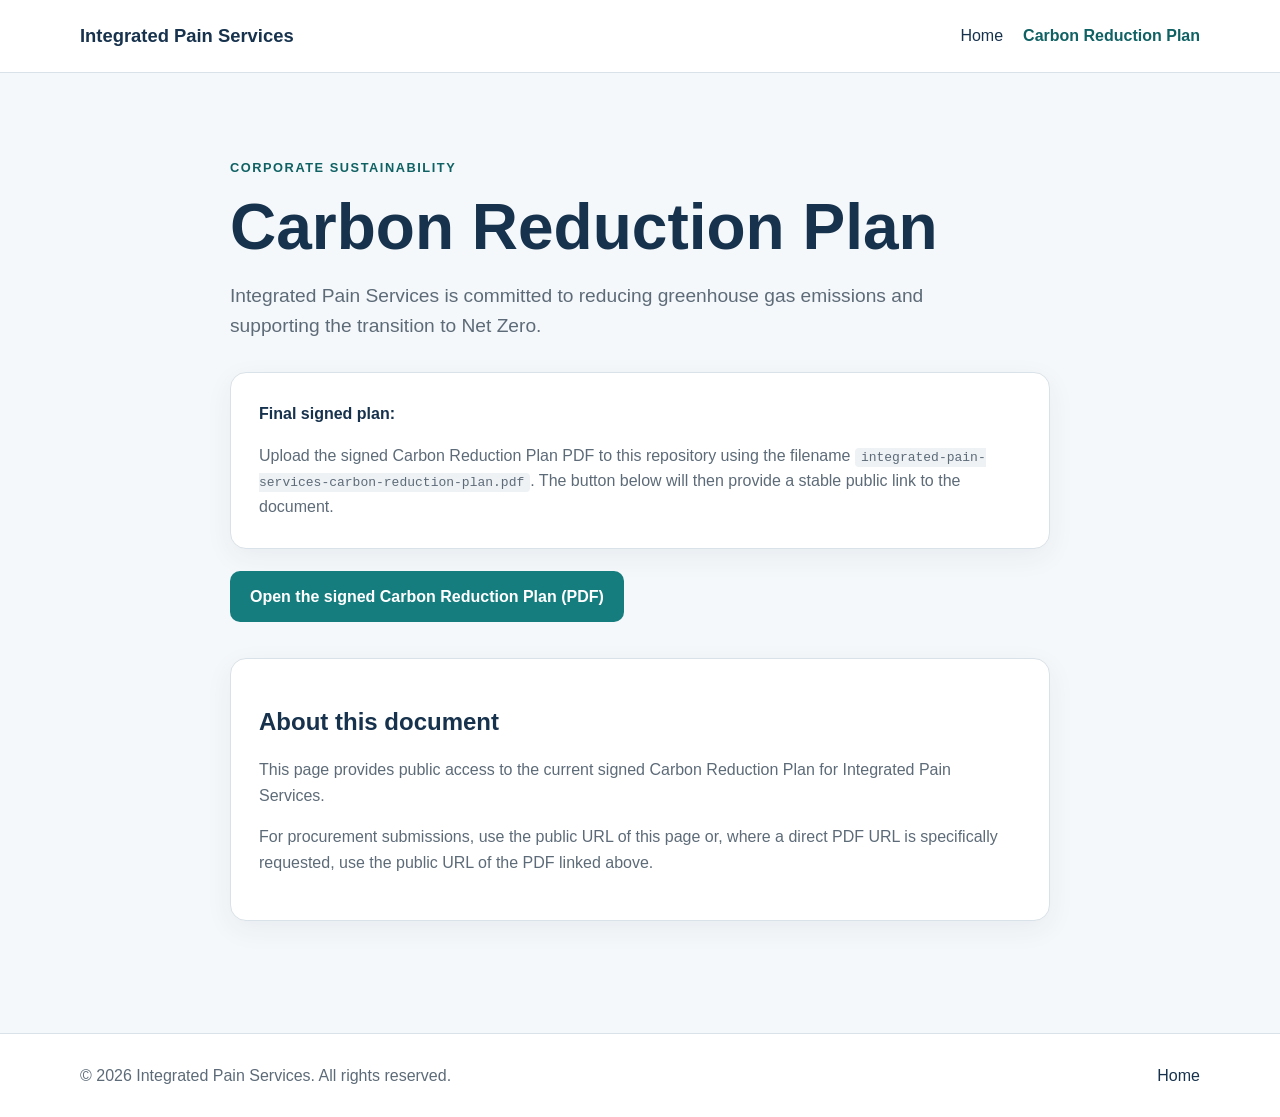
==== carbon-reduction-plan.html @ 408738b3 "Add files via upload" ====
<!doctype html>
<html lang="en">
<head>
  <meta charset="utf-8" />
  <meta name="viewport" content="width=device-width, initial-scale=1" />
  <meta name="description" content="Integrated Pain Services Carbon Reduction Plan." />
  <title>Carbon Reduction Plan | Integrated Pain Services</title>
  <link rel="stylesheet" href="styles.css" />
</head>
<body>
  <header class="site-header">
    <div class="container nav-wrap">
      <a class="brand" href="index.html" aria-label="Integrated Pain Services home">Integrated Pain Services</a>
      <nav aria-label="Primary navigation">
        <a href="index.html">Home</a>
        <a href="carbon-reduction-plan.html" aria-current="page">Carbon Reduction Plan</a>
      </nav>
    </div>
  </header>

  <main class="section">
    <div class="container narrow">
      <p class="eyebrow">Corporate sustainability</p>
      <h1>Carbon Reduction Plan</h1>
      <p class="lead">Integrated Pain Services is committed to reducing greenhouse gas emissions and supporting the transition to Net Zero.</p>

      <div class="notice">
        <strong>Final signed plan:</strong>
        <p>Upload the signed Carbon Reduction Plan PDF to this repository using the filename <code>integrated-pain-services-carbon-reduction-plan.pdf</code>. The button below will then provide a stable public link to the document.</p>
      </div>

      <p>
        <a class="button" href="integrated-pain-services-carbon-reduction-plan.pdf" target="_blank" rel="noopener">Open the signed Carbon Reduction Plan (PDF)</a>
      </p>

      <section class="document-info">
        <h2>About this document</h2>
        <p>This page provides public access to the current signed Carbon Reduction Plan for Integrated Pain Services.</p>
        <p>For procurement submissions, use the public URL of this page or, where a direct PDF URL is specifically requested, use the public URL of the PDF linked above.</p>
      </section>
    </div>
  </main>

  <footer class="site-footer">
    <div class="container footer-wrap">
      <p>© <span id="year"></span> Integrated Pain Services. All rights reserved.</p>
      <a href="index.html">Home</a>
    </div>
  </footer>

  <script>document.getElementById('year').textContent = new Date().getFullYear();</script>
</body>
</html>
---- styles.css ----
:root {
  --ink: #17324d;
  --muted: #5d6b78;
  --accent: #167d7f;
  --accent-dark: #0f6163;
  --bg: #f5f8fa;
  --card: #ffffff;
  --line: #d9e2e8;
}

* { box-sizing: border-box; }
html { scroll-behavior: smooth; }
body {
  margin: 0;
  font-family: Arial, Helvetica, sans-serif;
  color: var(--ink);
  background: var(--bg);
  line-height: 1.6;
}

.container { width: min(1120px, calc(100% - 40px)); margin: 0 auto; }
.narrow { width: min(820px, calc(100% - 40px)); }

.site-header {
  background: #fff;
  border-bottom: 1px solid var(--line);
  position: sticky;
  top: 0;
  z-index: 10;
}
.nav-wrap, .footer-wrap {
  display: flex;
  align-items: center;
  justify-content: space-between;
  gap: 24px;
  min-height: 72px;
}
.brand { font-weight: 700; font-size: 1.15rem; color: var(--ink); text-decoration: none; }
nav { display: flex; gap: 20px; flex-wrap: wrap; }
nav a, .site-footer a { color: var(--ink); text-decoration: none; }
nav a:hover, .site-footer a:hover { text-decoration: underline; }
nav a[aria-current="page"] { color: var(--accent-dark); font-weight: 700; }

.hero {
  background: linear-gradient(135deg, #edf6f6 0%, #f8fbfc 100%);
  padding: 88px 0;
}
.hero-grid {
  display: grid;
  grid-template-columns: 1.5fr 1fr;
  gap: 48px;
  align-items: center;
}
.eyebrow {
  text-transform: uppercase;
  letter-spacing: .12em;
  font-weight: 700;
  font-size: .8rem;
  color: var(--accent-dark);
}
h1 { font-size: clamp(2.2rem, 5vw, 4rem); line-height: 1.05; margin: .25em 0; }
h2 { line-height: 1.25; }
.lead { font-size: 1.2rem; color: var(--muted); max-width: 760px; }

.hero-card, .card, .notice, .document-info {
  background: var(--card);
  border: 1px solid var(--line);
  border-radius: 16px;
  padding: 28px;
  box-shadow: 0 8px 28px rgba(23, 50, 77, .06);
}

.section { padding: 72px 0; }
.cards {
  display: grid;
  grid-template-columns: repeat(3, 1fr);
  gap: 24px;
}
.card p, .document-info p { color: var(--muted); }
.actions { margin-top: 28px; }
.button {
  display: inline-block;
  background: var(--accent);
  color: white;
  padding: 13px 20px;
  border-radius: 10px;
  text-decoration: none;
  font-weight: 700;
}
.button:hover { background: var(--accent-dark); }
.notice { margin: 30px 0 22px; }
.notice p { margin-bottom: 0; color: var(--muted); }
.document-info { margin-top: 36px; }
code { background: #eef2f5; padding: 2px 6px; border-radius: 4px; }

.site-footer {
  margin-top: 40px;
  background: #fff;
  border-top: 1px solid var(--line);
  color: var(--muted);
}
.footer-wrap { min-height: 84px; }

@media (max-width: 780px) {
  .hero { padding: 60px 0; }
  .hero-grid, .cards { grid-template-columns: 1fr; }
  .nav-wrap, .footer-wrap { align-items: flex-start; flex-direction: column; padding: 18px 0; }
}
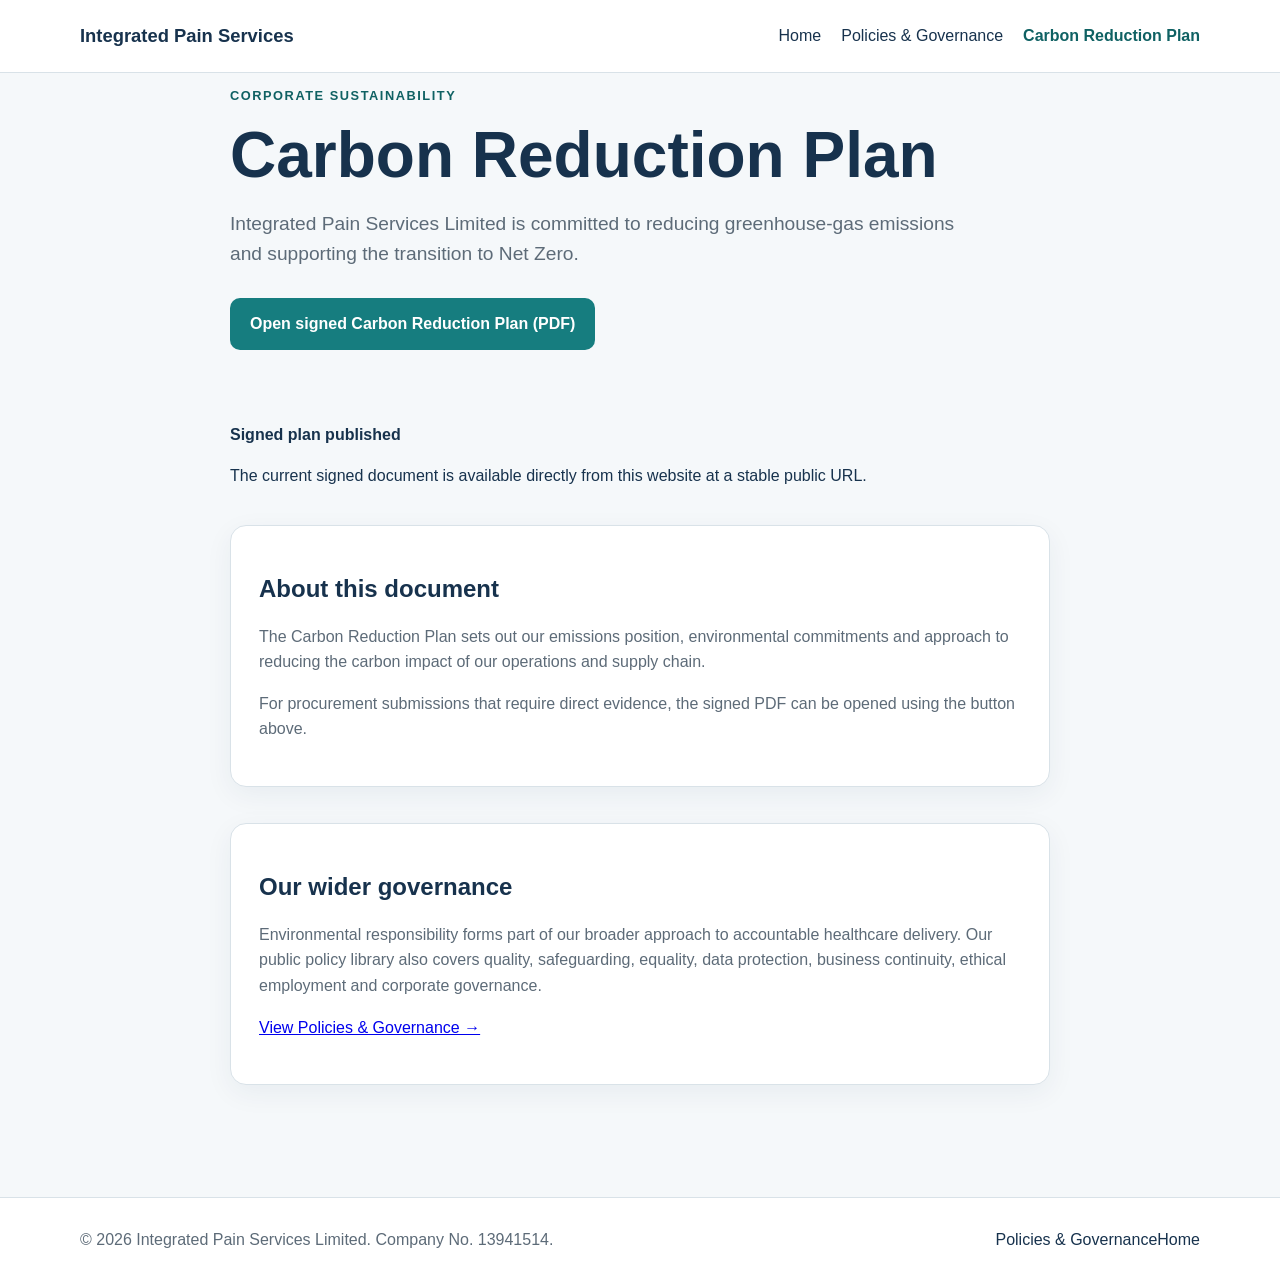
==== commit 2672e719: "Polish Carbon Reduction Plan page" ====
--- a/carbon-reduction-plan.html
+++ b/carbon-reduction-plan.html
@@ -3,7 +3,7 @@
 <head>
   <meta charset="utf-8" />
   <meta name="viewport" content="width=device-width, initial-scale=1" />
-  <meta name="description" content="Integrated Pain Services Carbon Reduction Plan." />
+  <meta name="description" content="Integrated Pain Services Limited Carbon Reduction Plan and Net Zero commitment." />
   <title>Carbon Reduction Plan | Integrated Pain Services</title>
   <link rel="stylesheet" href="styles.css" />
 </head>
@@ -13,41 +13,45 @@
       <a class="brand" href="index.html" aria-label="Integrated Pain Services home">Integrated Pain Services</a>
       <nav aria-label="Primary navigation">
         <a href="index.html">Home</a>
+        <a href="policies.html">Policies & Governance</a>
         <a href="carbon-reduction-plan.html" aria-current="page">Carbon Reduction Plan</a>
       </nav>
     </div>
   </header>
 
-  <main class="section">
-    <div class="container narrow">
-      <p class="eyebrow">Corporate sustainability</p>
-      <h1>Carbon Reduction Plan</h1>
-      <p class="lead">Integrated Pain Services is committed to reducing greenhouse gas emissions and supporting the transition to Net Zero.</p>
+  <main>
+    <section class="page-hero">
+      <div class="container narrow">
+        <p class="eyebrow">Corporate sustainability</p>
+        <h1>Carbon Reduction Plan</h1>
+        <p class="lead">Integrated Pain Services Limited is committed to reducing greenhouse-gas emissions and supporting the transition to Net Zero.</p>
+        <div class="actions"><a class="button" href="integrated-pain-services-carbon-reduction-plan.pdf" target="_blank" rel="noopener">Open signed Carbon Reduction Plan (PDF)</a></div>
+      </div>
+    </section>
 
-      <div class="notice">
-        <strong>Final signed plan:</strong>
-        <p>Upload the signed Carbon Reduction Plan PDF to this repository using the filename <code>integrated-pain-services-carbon-reduction-plan.pdf</code>. The button below will then provide a stable public link to the document.</p>
+    <section class="section">
+      <div class="container narrow">
+        <div class="status-strip"><span class="status-dot"></span><div><strong>Signed plan published</strong><p>The current signed document is available directly from this website at a stable public URL.</p></div></div>
+        <div class="document-info">
+          <h2>About this document</h2>
+          <p>The Carbon Reduction Plan sets out our emissions position, environmental commitments and approach to reducing the carbon impact of our operations and supply chain.</p>
+          <p>For procurement submissions that require direct evidence, the signed PDF can be opened using the button above.</p>
+        </div>
+        <div class="document-info">
+          <h2>Our wider governance</h2>
+          <p>Environmental responsibility forms part of our broader approach to accountable healthcare delivery. Our public policy library also covers quality, safeguarding, equality, data protection, business continuity, ethical employment and corporate governance.</p>
+          <p><a class="text-link" href="policies.html">View Policies & Governance →</a></p>
+        </div>
       </div>
-
-      <p>
-        <a class="button" href="integrated-pain-services-carbon-reduction-plan.pdf" target="_blank" rel="noopener">Open the signed Carbon Reduction Plan (PDF)</a>
-      </p>
-
-      <section class="document-info">
-        <h2>About this document</h2>
-        <p>This page provides public access to the current signed Carbon Reduction Plan for Integrated Pain Services.</p>
-        <p>For procurement submissions, use the public URL of this page or, where a direct PDF URL is specifically requested, use the public URL of the PDF linked above.</p>
-      </section>
-    </div>
+    </section>
   </main>
 
   <footer class="site-footer">
     <div class="container footer-wrap">
-      <p>© <span id="year"></span> Integrated Pain Services. All rights reserved.</p>
-      <a href="index.html">Home</a>
+      <p>© <span id="year"></span> Integrated Pain Services Limited. Company No. 13941514.</p>
+      <div class="footer-links"><a href="policies.html">Policies & Governance</a><a href="index.html">Home</a></div>
     </div>
   </footer>
-
   <script>document.getElementById('year').textContent = new Date().getFullYear();</script>
 </body>
 </html>
